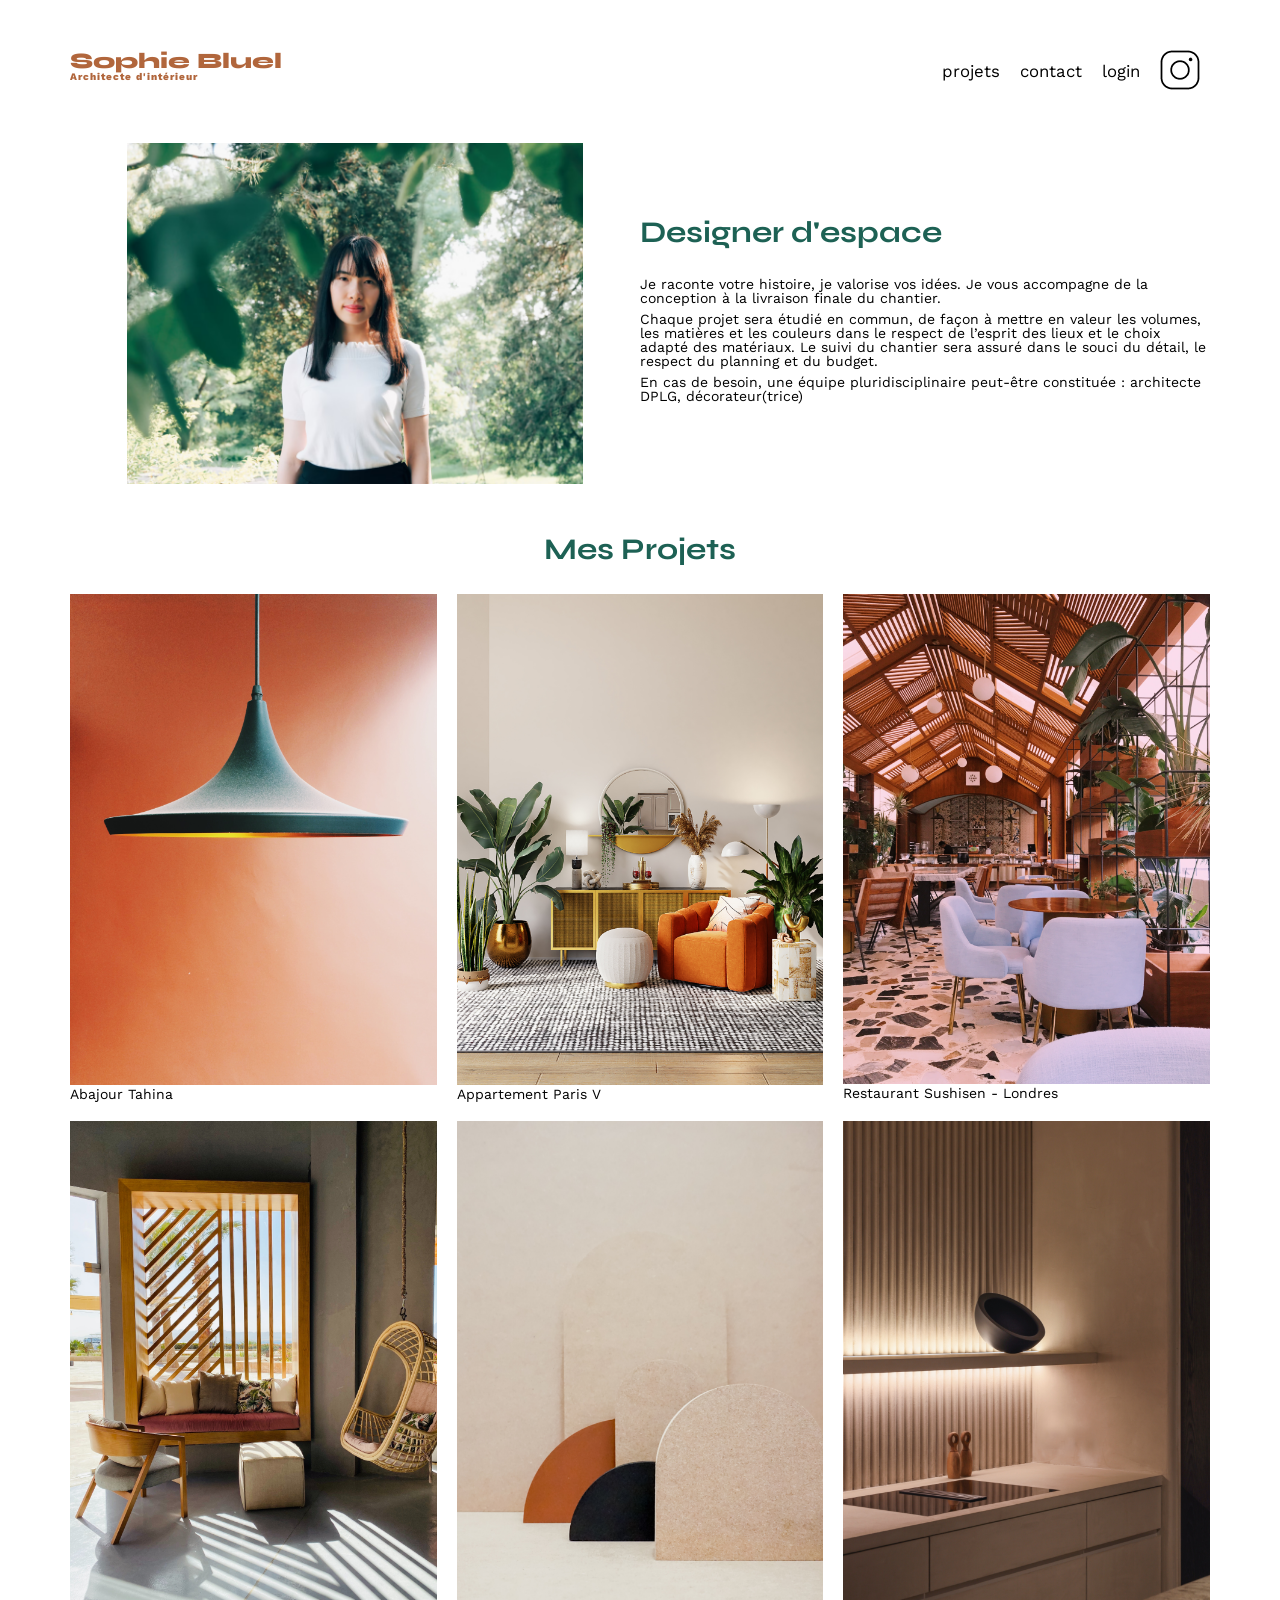
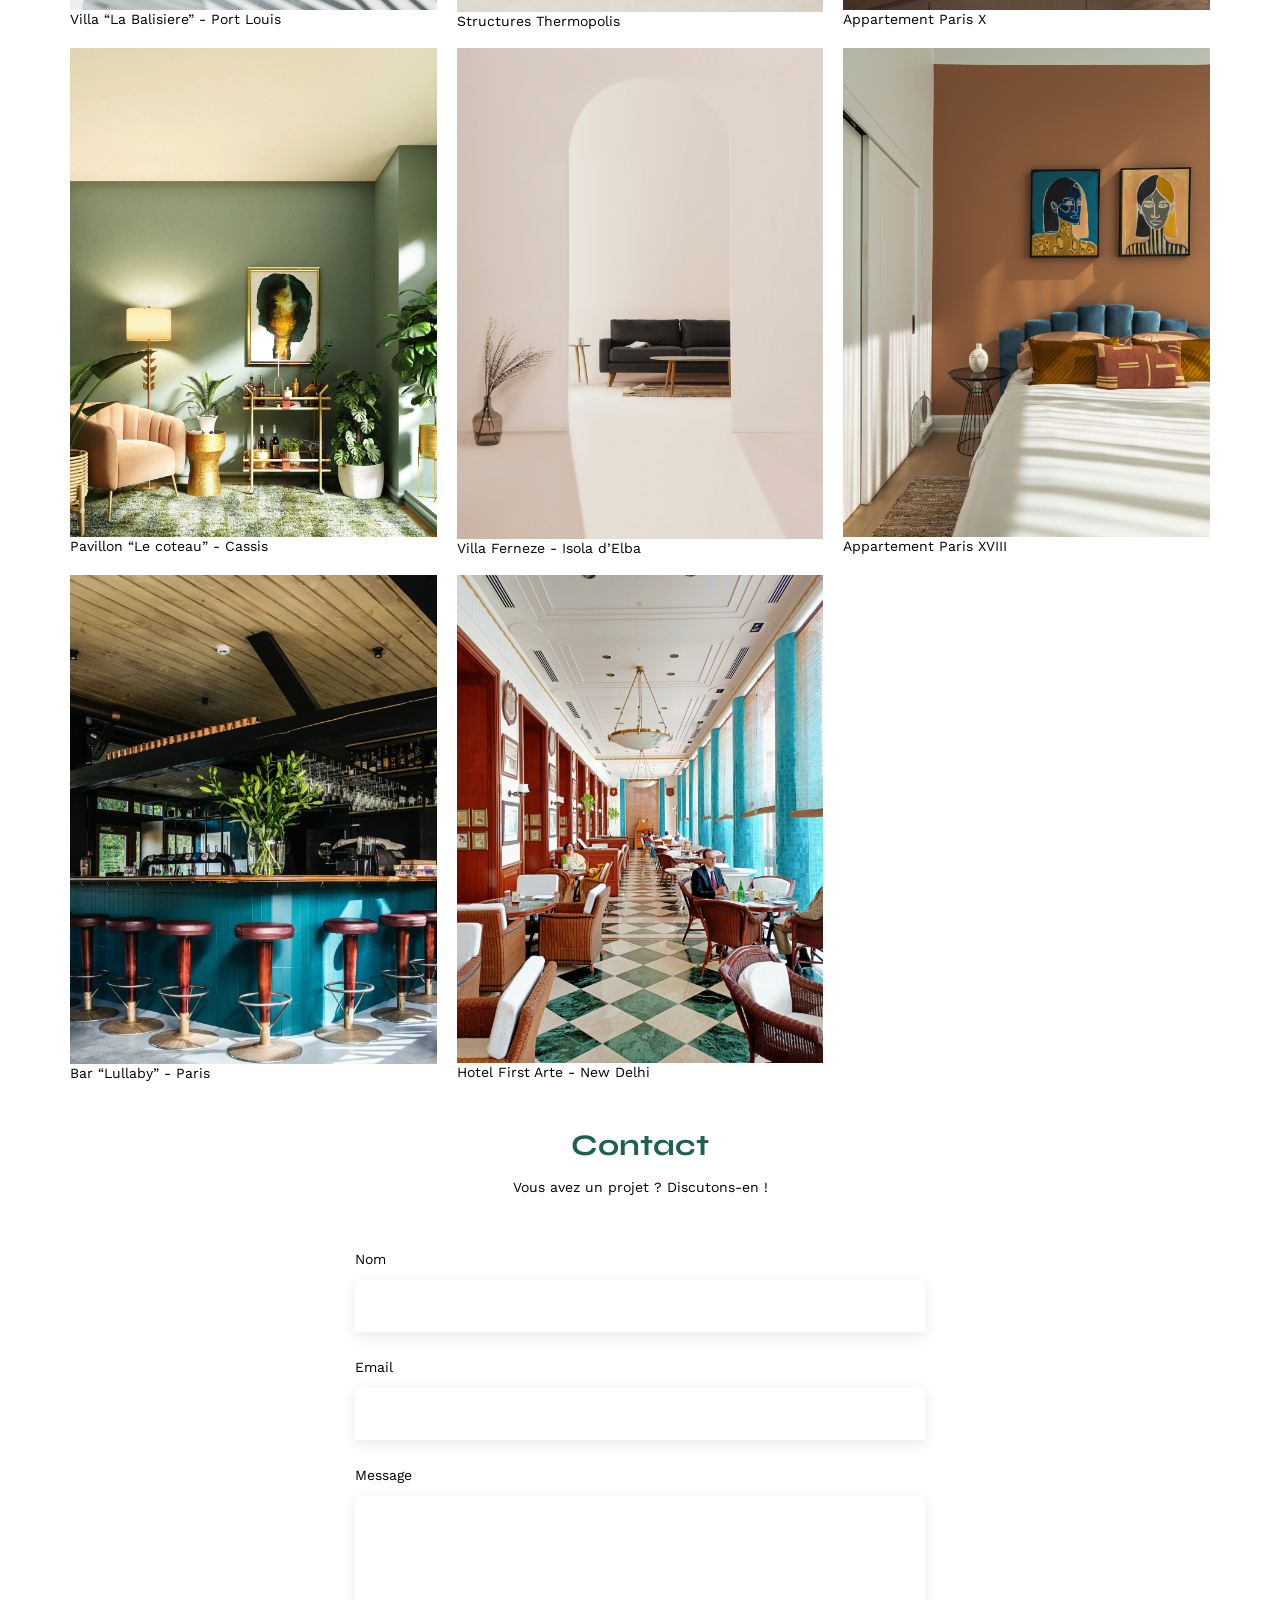
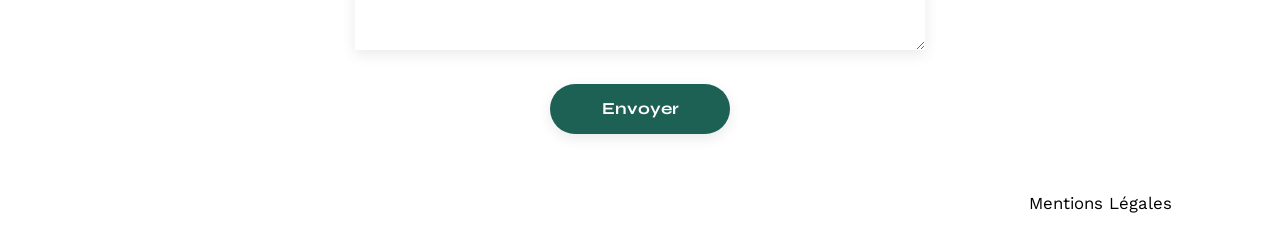
==== FrontEnd/index.html @ 2f4a3fa6 "init_project" ====
<!DOCTYPE html>
<html lang="fr">
<head>
	<meta charset="UTF-8">
	<title>Sophie Bluel - Architecte d'intérieur</title>
	<meta name="viewport" content="width=device-width, initial-scale=1.0">
	<link rel="preconnect" href="https://fonts.googleapis.com">
	<link rel="preconnect" href="https://fonts.gstatic.com" crossorigin>
	<link href="https://fonts.googleapis.com/css2?family=Syne:wght@700;800&family=Work+Sans&display=swap" rel="stylesheet">
	<meta name="description" content="">
	<link rel="stylesheet" href="./assets/style.css">
</head>
<body>
<header>
	<h1>Sophie Bluel <span>Architecte d'intérieur</span></h1>
	<nav>
		<ul>
			<li>projets</li>
			<li>contact</li>
			<li>login</li>
			<li><img src="./assets/icons/instagram.png" alt="Instagram"></li>
		</ul>
	</nav>
</header>
<main>
	<section id="introduction">
		<figure>
			<img src="./assets/images/sophie-bluel.png" alt="">
		</figure>
		<article>
			<h2>Designer d'espace</h2>
			<p>Je raconte votre histoire, je valorise vos idées. Je vous accompagne de la conception à la livraison finale du chantier.</p>
			<p>Chaque projet sera étudié en commun, de façon à mettre en valeur les volumes, les matières et les couleurs dans le respect de l’esprit des lieux et le choix adapté des matériaux. Le suivi du chantier sera assuré dans le souci du détail, le respect du planning et du budget.</p>
			<p>En cas de besoin, une équipe pluridisciplinaire peut-être constituée : architecte DPLG, décorateur(trice)</p>
		</article>
	</section>
	<section id="portfolio">
		<h2>Mes Projets</h2>
		<div class="gallery">
			<figure>
				<img src="assets/images/abajour-tahina.png" alt="Abajour Tahina">
				<figcaption>Abajour Tahina</figcaption>
			</figure>
			<figure>
				<img src="assets/images/appartement-paris-v.png" alt="Appartement Paris V">
				<figcaption>Appartement Paris V</figcaption>
			</figure>
			<figure>
				<img src="assets/images/restaurant-sushisen-londres.png" alt="Restaurant Sushisen - Londres">
				<figcaption>Restaurant Sushisen - Londres</figcaption>
			</figure>
			<figure>
				<img src="assets/images/la-balisiere.png" alt="Villa “La Balisiere” - Port Louis">
				<figcaption>Villa “La Balisiere” - Port Louis</figcaption>
			</figure>
			<figure>
				<img src="assets/images/structures-thermopolis.png" alt="Structures Thermopolis">
				<figcaption>Structures Thermopolis</figcaption>
			</figure>
			<figure>
				<img src="assets/images/appartement-paris-x.png" alt="Appartement Paris X">
				<figcaption>Appartement Paris X</figcaption>
			</figure>
			<figure>
				<img src="assets/images/le-coteau-cassis.png" alt="Pavillon “Le coteau” - Cassis">
				<figcaption>Pavillon “Le coteau” - Cassis</figcaption>
			</figure>
			<figure>
				<img src="assets/images/villa-ferneze.png" alt="Villa Ferneze - Isola d’Elba">
				<figcaption>Villa Ferneze - Isola d’Elba</figcaption>
			</figure>
			<figure>
				<img src="assets/images/appartement-paris-xviii.png" alt="Appartement Paris XVIII">
				<figcaption>Appartement Paris XVIII</figcaption>
			</figure>
			<figure>
				<img src="assets/images/bar-lullaby-paris.png" alt="Bar “Lullaby” - Paris">
				<figcaption>Bar “Lullaby” - Paris</figcaption>
			</figure>
			<figure>
				<img src="assets/images/hotel-first-arte-new-delhi.png" alt="Hotel First Arte - New Delhi">
				<figcaption>Hotel First Arte - New Delhi</figcaption>
			</figure>
		</div>
	</section>
	<section id="contact">
		<h2>Contact</h2>
		<p>Vous avez un projet ? Discutons-en !</p>
		<form action="#" method="post">
			<label for="name">Nom</label>
			<input type="text" name="name" id="name">
			<label for="email">Email</label>
			<input type="email" name="email" id="email">
			<label for="message">Message</label>
			<textarea name="message" id="message" cols="30" rows="10"></textarea>
			<input type="submit" value="Envoyer">
		</form>
	</section>
</main>

<footer>
	<nav>
		<ul>
			<li>Mentions Légales</li>
		</ul>
	</nav>
</footer>
</body>
</html>
---- FrontEnd/assets/style.css ----
/* http://meyerweb.com/eric/tools/css/reset/
   v2.0 | 20110126
   License: none (public domain)
*/

html, body, div, span, applet, object, iframe,
h1, h2, h3, h4, h5, h6, p, blockquote, pre,
a, abbr, acronym, address, big, cite, code,
del, dfn, em, img, ins, kbd, q, s, samp,
small, strike, strong, sub, sup, tt, var,
b, u, i, center,
dl, dt, dd, ol, ul, li,
fieldset, form, label, legend,
table, caption, tbody, tfoot, thead, tr, th, td,
article, aside, canvas, details, embed,
figure, figcaption, footer, header, hgroup,
menu, nav, output, ruby, section, summary,
time, mark, audio, video {
	margin: 0;
	padding: 0;
	border: 0;
	font-size: 100%;
	font: inherit;
	vertical-align: baseline;
}
/* HTML5 display-role reset for older browsers */
article, aside, details, figcaption, figure,
footer, header, hgroup, menu, nav, section {
	display: block;
}
body {
	line-height: 1;
}
ol, ul {
	list-style: none;
}
blockquote, q {
	quotes: none;
}
blockquote:before, blockquote:after,
q:before, q:after {
	content: '';
	content: none;
}
table {
	border-collapse: collapse;
	border-spacing: 0;
}
/** end reset css**/
body {
	max-width: 1140px;
	margin:auto;
	font-family: 'Work Sans' ;
	font-size: 14px;
}
header {
	display: flex;
	justify-content: space-between;
	margin: 50px 0
}
section {
	margin: 50px 0
}

h1{
	display: flex;
	flex-direction: column;
	font-family: 'Syne';
	font-size: 22px;
	font-weight: 800;
	color: #B1663C
}

h1 > span {
	font-family: 'Work Sans';
	font-size:10px;
	letter-spacing: 0.1em;
;
}

h2{
	font-family: 'Syne';
	font-weight: 700;
	font-size: 30px;
	color: #1D6154
}
nav ul {
	display: flex;
	align-items: center;
	list-style-type: none;

}
nav li {
	padding: 0 10px;
	font-size: 1.2em;
}

li:hover {
	color: #B1663C;
}
#introduction {
	display: flex;
	align-items: center;
}
#introduction figure {
	flex: 1
}
#introduction img {
	display: block;
	margin: auto;
	width: 80%;
}

#introduction article {
	flex: 1
}
#introduction h2 {
	margin-bottom: 1em;
}

#introduction p {
	margin-bottom: 0.5em;
}
#portfolio h2 {
	text-align: center;
	margin-bottom: 1em;
}
.gallery {
	width: 100%;
	display: grid;
	grid-template-columns: 1fr 1fr 1fr;
	grid-column-gap: 20px;
	grid-row-gap: 20px;
}

.gallery img {
	width: 100%;

}
#contact {
	width: 50%;
margin: auto;
}
#contact > * {
	text-align: center;

}
#contact h2{
	margin-bottom: 20px;
}
#contact form {
	text-align: left;
	margin-top:30px;
	display: flex;
	flex-direction: column;
}

#contact input {
	height: 50px;
	font-size: 1.2em;
	border: none;
	box-shadow: 0px 4px 14px rgba(0, 0, 0, 0.09);
}
#contact label {
	margin: 2em 0 1em 0;
}
#contact textarea {
	border: none;
	box-shadow: 0px 4px 14px rgba(0, 0, 0, 0.09);
}

input[type="submit"]{
	font-family: 'Syne';
	font-weight: 700;
	color: white;
	background-color: #1D6154;
	margin : 2em auto ;
	width: 180px;
	text-align: center;
	border-radius: 60px ;
}

footer nav ul {
	display: flex;
	justify-content: flex-end;
	margin: 2em
}
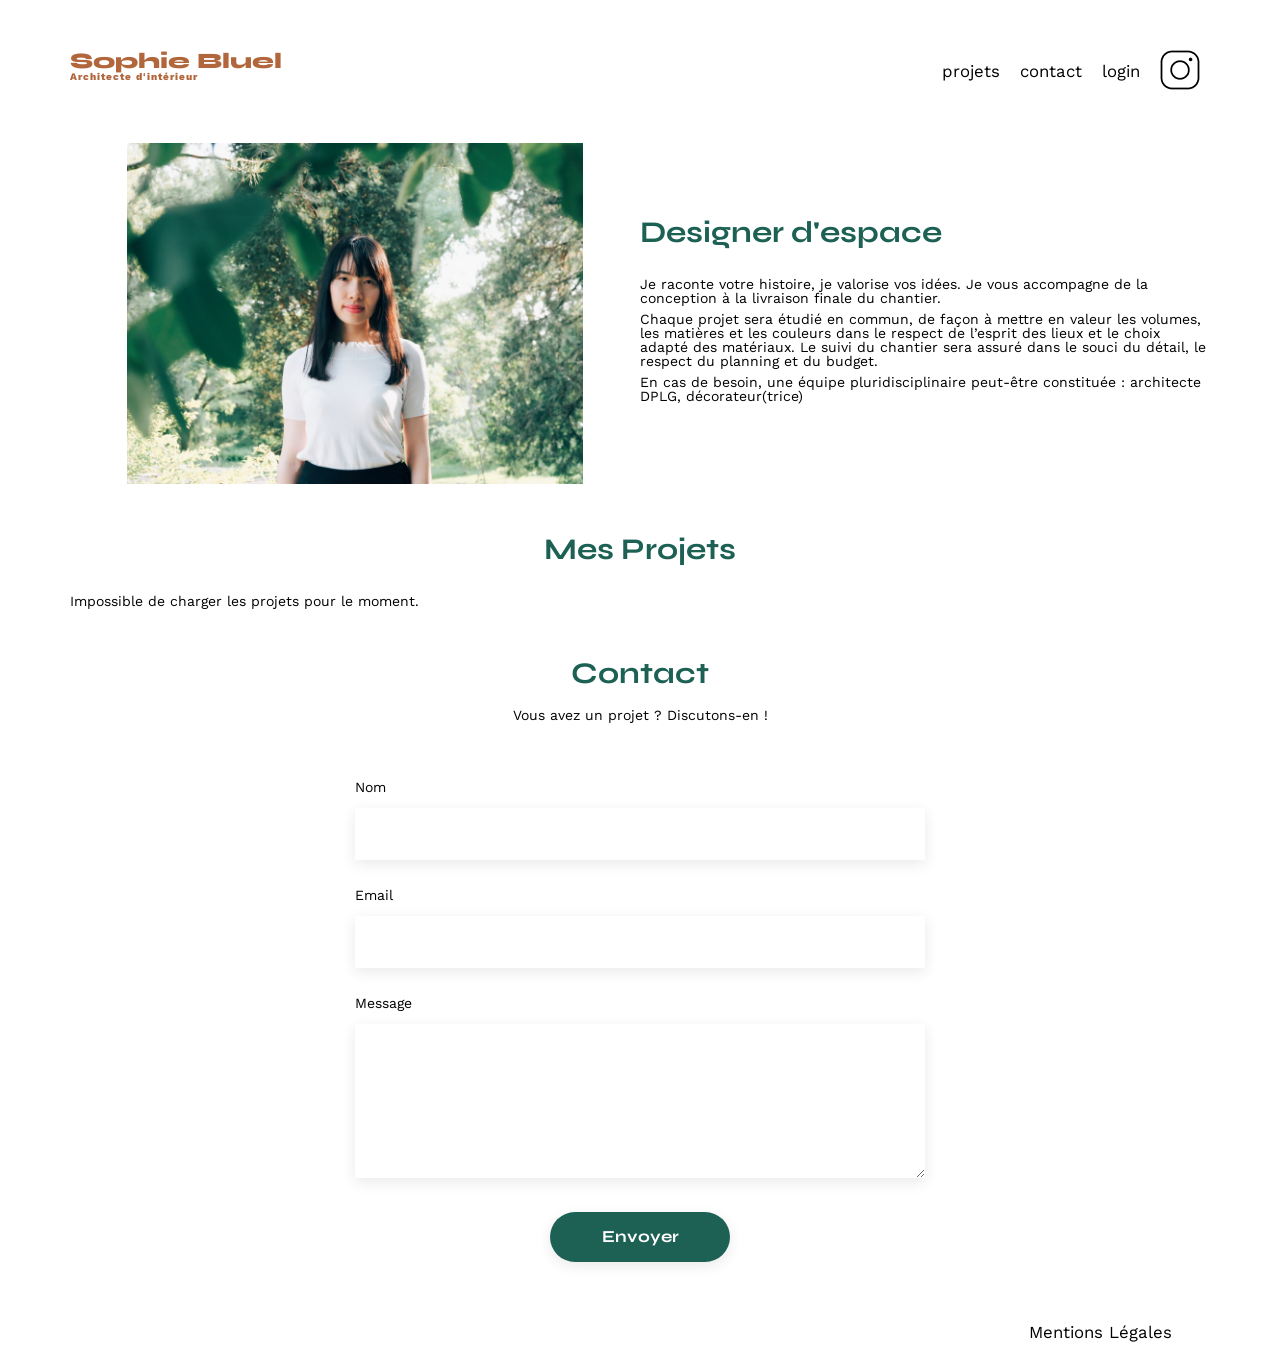
==== commit f95e17b7: "connecting back-end to front-end" ====
--- a/FrontEnd/index.html
+++ b/FrontEnd/index.html
@@ -1,109 +1,74 @@
 <!DOCTYPE html>
 <html lang="fr">
+
 <head>
 	<meta charset="UTF-8">
 	<title>Sophie Bluel - Architecte d'intérieur</title>
 	<meta name="viewport" content="width=device-width, initial-scale=1.0">
 	<link rel="preconnect" href="https://fonts.googleapis.com">
 	<link rel="preconnect" href="https://fonts.gstatic.com" crossorigin>
-	<link href="https://fonts.googleapis.com/css2?family=Syne:wght@700;800&family=Work+Sans&display=swap" rel="stylesheet">
+	<link href="https://fonts.googleapis.com/css2?family=Syne:wght@700;800&family=Work+Sans&display=swap"
+		rel="stylesheet">
 	<meta name="description" content="">
 	<link rel="stylesheet" href="./assets/style.css">
+	<script src="./script.js" defer></script>
 </head>
+
 <body>
-<header>
-	<h1>Sophie Bluel <span>Architecte d'intérieur</span></h1>
-	<nav>
-		<ul>
-			<li>projets</li>
-			<li>contact</li>
-			<li>login</li>
-			<li><img src="./assets/icons/instagram.png" alt="Instagram"></li>
-		</ul>
-	</nav>
-</header>
-<main>
-	<section id="introduction">
-		<figure>
-			<img src="./assets/images/sophie-bluel.png" alt="">
-		</figure>
-		<article>
-			<h2>Designer d'espace</h2>
-			<p>Je raconte votre histoire, je valorise vos idées. Je vous accompagne de la conception à la livraison finale du chantier.</p>
-			<p>Chaque projet sera étudié en commun, de façon à mettre en valeur les volumes, les matières et les couleurs dans le respect de l’esprit des lieux et le choix adapté des matériaux. Le suivi du chantier sera assuré dans le souci du détail, le respect du planning et du budget.</p>
-			<p>En cas de besoin, une équipe pluridisciplinaire peut-être constituée : architecte DPLG, décorateur(trice)</p>
-		</article>
-	</section>
-	<section id="portfolio">
-		<h2>Mes Projets</h2>
-		<div class="gallery">
+	<header>
+		<h1>Sophie Bluel <span>Architecte d'intérieur</span></h1>
+		<nav>
+			<ul>
+				<li>projets</li>
+				<li>contact</li>
+				<li>login</li>
+				<li><img src="./assets/icons/instagram.png" alt="Instagram"></li>
+			</ul>
+		</nav>
+	</header>
+	<main>
+		<section id="introduction">
 			<figure>
-				<img src="assets/images/abajour-tahina.png" alt="Abajour Tahina">
-				<figcaption>Abajour Tahina</figcaption>
+				<img src="./assets/images/sophie-bluel.png" alt="">
 			</figure>
-			<figure>
-				<img src="assets/images/appartement-paris-v.png" alt="Appartement Paris V">
-				<figcaption>Appartement Paris V</figcaption>
-			</figure>
-			<figure>
-				<img src="assets/images/restaurant-sushisen-londres.png" alt="Restaurant Sushisen - Londres">
-				<figcaption>Restaurant Sushisen - Londres</figcaption>
-			</figure>
-			<figure>
-				<img src="assets/images/la-balisiere.png" alt="Villa “La Balisiere” - Port Louis">
-				<figcaption>Villa “La Balisiere” - Port Louis</figcaption>
-			</figure>
-			<figure>
-				<img src="assets/images/structures-thermopolis.png" alt="Structures Thermopolis">
-				<figcaption>Structures Thermopolis</figcaption>
-			</figure>
-			<figure>
-				<img src="assets/images/appartement-paris-x.png" alt="Appartement Paris X">
-				<figcaption>Appartement Paris X</figcaption>
-			</figure>
-			<figure>
-				<img src="assets/images/le-coteau-cassis.png" alt="Pavillon “Le coteau” - Cassis">
-				<figcaption>Pavillon “Le coteau” - Cassis</figcaption>
-			</figure>
-			<figure>
-				<img src="assets/images/villa-ferneze.png" alt="Villa Ferneze - Isola d’Elba">
-				<figcaption>Villa Ferneze - Isola d’Elba</figcaption>
-			</figure>
-			<figure>
-				<img src="assets/images/appartement-paris-xviii.png" alt="Appartement Paris XVIII">
-				<figcaption>Appartement Paris XVIII</figcaption>
-			</figure>
-			<figure>
-				<img src="assets/images/bar-lullaby-paris.png" alt="Bar “Lullaby” - Paris">
-				<figcaption>Bar “Lullaby” - Paris</figcaption>
-			</figure>
-			<figure>
-				<img src="assets/images/hotel-first-arte-new-delhi.png" alt="Hotel First Arte - New Delhi">
-				<figcaption>Hotel First Arte - New Delhi</figcaption>
-			</figure>
-		</div>
-	</section>
-	<section id="contact">
-		<h2>Contact</h2>
-		<p>Vous avez un projet ? Discutons-en !</p>
-		<form action="#" method="post">
-			<label for="name">Nom</label>
-			<input type="text" name="name" id="name">
-			<label for="email">Email</label>
-			<input type="email" name="email" id="email">
-			<label for="message">Message</label>
-			<textarea name="message" id="message" cols="30" rows="10"></textarea>
-			<input type="submit" value="Envoyer">
-		</form>
-	</section>
-</main>
+			<article>
+				<h2>Designer d'espace</h2>
+				<p>Je raconte votre histoire, je valorise vos idées. Je vous accompagne de la conception à la livraison
+					finale du chantier.</p>
+				<p>Chaque projet sera étudié en commun, de façon à mettre en valeur les volumes, les matières et les
+					couleurs dans le respect de l’esprit des lieux et le choix adapté des matériaux. Le suivi du
+					chantier sera assuré dans le souci du détail, le respect du planning et du budget.</p>
+				<p>En cas de besoin, une équipe pluridisciplinaire peut-être constituée : architecte DPLG,
+					décorateur(trice)</p>
+			</article>
+		</section>
+		<section id="portfolio">
+			<h2>Mes Projets</h2>
+			<div class="gallery"></div>
+			<p id="gallery-status" role="status" hidden></p>
+		</section>
+		<section id="contact">
+			<h2>Contact</h2>
+			<p>Vous avez un projet ? Discutons-en !</p>
+			<form action="#" method="post">
+				<label for="name">Nom</label>
+				<input type="text" name="name" id="name">
+				<label for="email">Email</label>
+				<input type="email" name="email" id="email">
+				<label for="message">Message</label>
+				<textarea name="message" id="message" cols="30" rows="10"></textarea>
+				<input type="submit" value="Envoyer">
+			</form>
+		</section>
+	</main>
 
-<footer>
-	<nav>
-		<ul>
-			<li>Mentions Légales</li>
-		</ul>
-	</nav>
-</footer>
+	<footer>
+		<nav>
+			<ul>
+				<li>Mentions Légales</li>
+			</ul>
+		</nav>
+	</footer>
 </body>
-</html>
+
+</html>
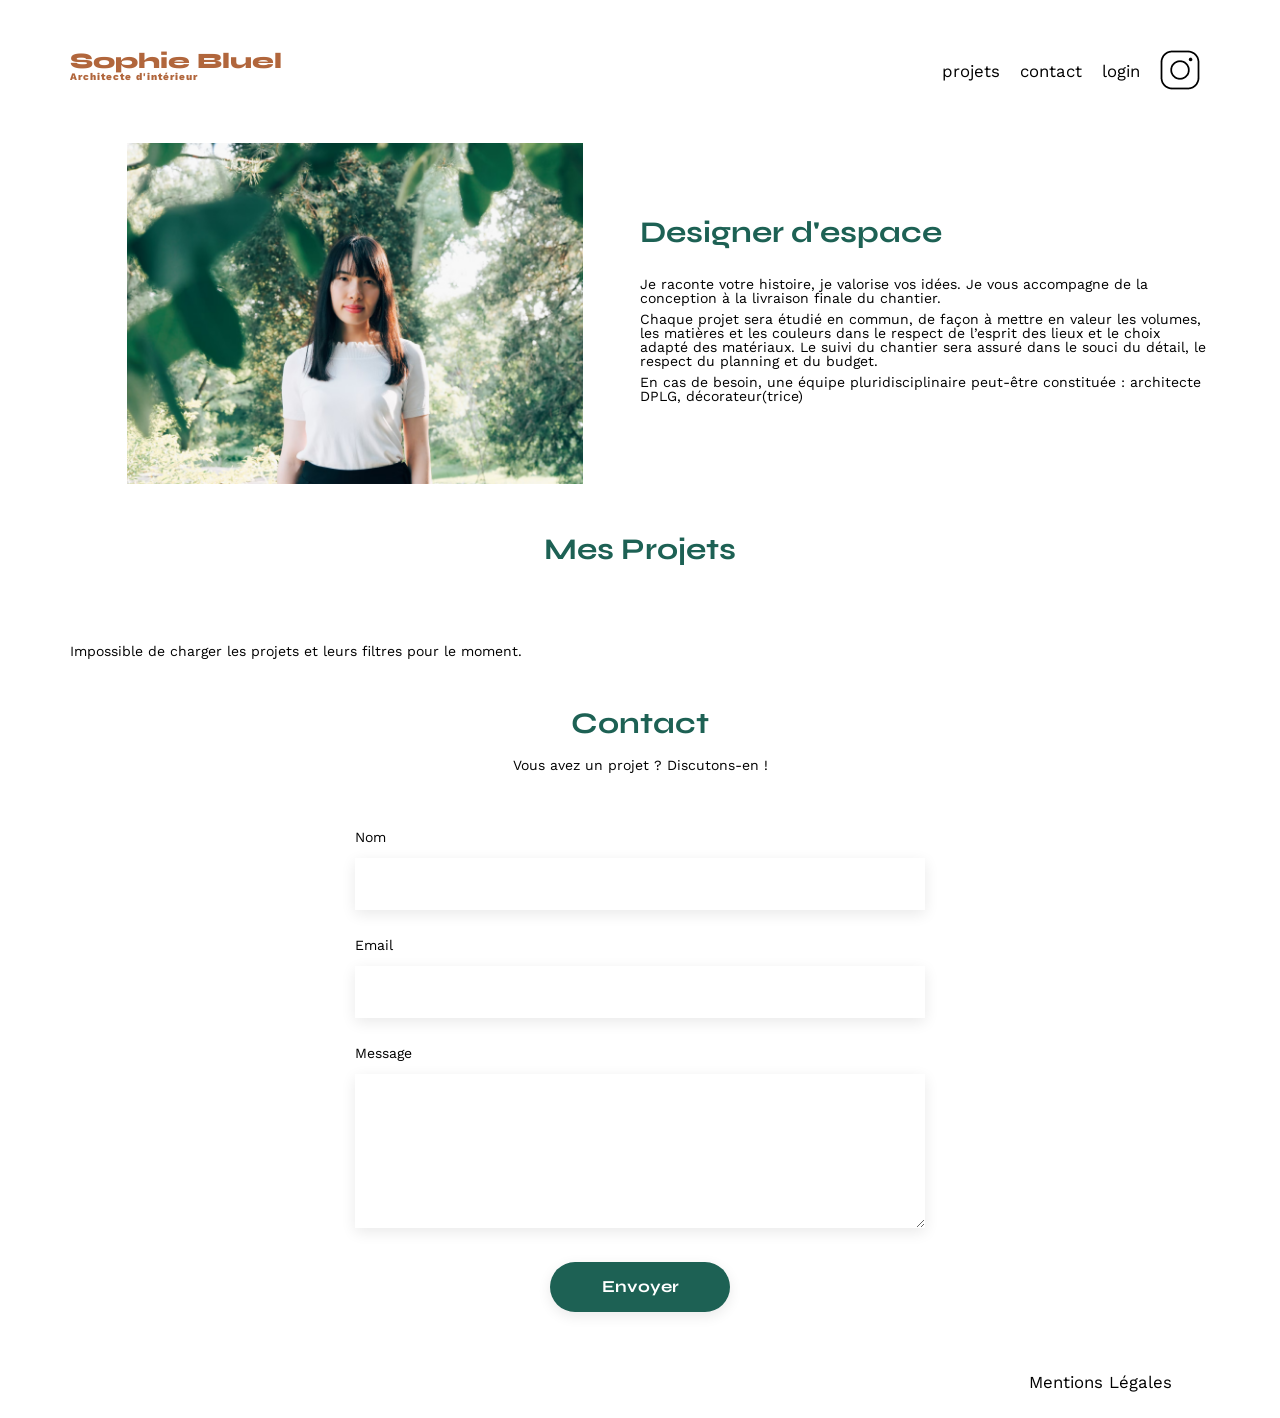
==== commit d2b6357e: "adding work filters" ====
--- a/FrontEnd/index.html
+++ b/FrontEnd/index.html
@@ -44,6 +44,7 @@
 		</section>
 		<section id="portfolio">
 			<h2>Mes Projets</h2>
+			<div class="filters" role="group" aria-label="Filtrer les projets par catégorie"></div>
 			<div class="gallery"></div>
 			<p id="gallery-status" role="status" hidden></p>
 		</section>
--- a/FrontEnd/assets/style.css
+++ b/FrontEnd/assets/style.css
@@ -3,186 +3,290 @@
    License: none (public domain)
 */
 
-html, body, div, span, applet, object, iframe,
-h1, h2, h3, h4, h5, h6, p, blockquote, pre,
-a, abbr, acronym, address, big, cite, code,
-del, dfn, em, img, ins, kbd, q, s, samp,
-small, strike, strong, sub, sup, tt, var,
-b, u, i, center,
-dl, dt, dd, ol, ul, li,
-fieldset, form, label, legend,
-table, caption, tbody, tfoot, thead, tr, th, td,
-article, aside, canvas, details, embed,
-figure, figcaption, footer, header, hgroup,
-menu, nav, output, ruby, section, summary,
-time, mark, audio, video {
-	margin: 0;
-	padding: 0;
-	border: 0;
-	font-size: 100%;
-	font: inherit;
-	vertical-align: baseline;
+html,
+body,
+div,
+span,
+applet,
+object,
+iframe,
+h1,
+h2,
+h3,
+h4,
+h5,
+h6,
+p,
+blockquote,
+pre,
+a,
+abbr,
+acronym,
+address,
+big,
+cite,
+code,
+del,
+dfn,
+em,
+img,
+ins,
+kbd,
+q,
+s,
+samp,
+small,
+strike,
+strong,
+sub,
+sup,
+tt,
+var,
+b,
+u,
+i,
+center,
+dl,
+dt,
+dd,
+ol,
+ul,
+li,
+fieldset,
+form,
+label,
+legend,
+table,
+caption,
+tbody,
+tfoot,
+thead,
+tr,
+th,
+td,
+article,
+aside,
+canvas,
+details,
+embed,
+figure,
+figcaption,
+footer,
+header,
+hgroup,
+menu,
+nav,
+output,
+ruby,
+section,
+summary,
+time,
+mark,
+audio,
+video {
+  margin: 0;
+  padding: 0;
+  border: 0;
+  font-size: 100%;
+  font: inherit;
+  vertical-align: baseline;
 }
 /* HTML5 display-role reset for older browsers */
-article, aside, details, figcaption, figure,
-footer, header, hgroup, menu, nav, section {
-	display: block;
+article,
+aside,
+details,
+figcaption,
+figure,
+footer,
+header,
+hgroup,
+menu,
+nav,
+section {
+  display: block;
 }
 body {
-	line-height: 1;
-}
-ol, ul {
-	list-style: none;
-}
-blockquote, q {
-	quotes: none;
-}
-blockquote:before, blockquote:after,
-q:before, q:after {
-	content: '';
-	content: none;
+  line-height: 1;
+}
+ol,
+ul {
+  list-style: none;
+}
+blockquote,
+q {
+  quotes: none;
+}
+blockquote:before,
+blockquote:after,
+q:before,
+q:after {
+  content: "";
+  content: none;
 }
 table {
-	border-collapse: collapse;
-	border-spacing: 0;
+  border-collapse: collapse;
+  border-spacing: 0;
 }
 /** end reset css**/
 body {
-	max-width: 1140px;
-	margin:auto;
-	font-family: 'Work Sans' ;
-	font-size: 14px;
+  max-width: 1140px;
+  margin: auto;
+  font-family: "Work Sans";
+  font-size: 14px;
 }
 header {
-	display: flex;
-	justify-content: space-between;
-	margin: 50px 0
+  display: flex;
+  justify-content: space-between;
+  margin: 50px 0;
 }
 section {
-	margin: 50px 0
-}
-
-h1{
-	display: flex;
-	flex-direction: column;
-	font-family: 'Syne';
-	font-size: 22px;
-	font-weight: 800;
-	color: #B1663C
+  margin: 50px 0;
+}
+
+h1 {
+  display: flex;
+  flex-direction: column;
+  font-family: "Syne";
+  font-size: 22px;
+  font-weight: 800;
+  color: #b1663c;
 }
 
 h1 > span {
-	font-family: 'Work Sans';
-	font-size:10px;
-	letter-spacing: 0.1em;
-;
-}
-
-h2{
-	font-family: 'Syne';
-	font-weight: 700;
-	font-size: 30px;
-	color: #1D6154
+  font-family: "Work Sans";
+  font-size: 10px;
+  letter-spacing: 0.1em;
+}
+
+h2 {
+  font-family: "Syne";
+  font-weight: 700;
+  font-size: 30px;
+  color: #1d6154;
 }
 nav ul {
-	display: flex;
-	align-items: center;
-	list-style-type: none;
-
+  display: flex;
+  align-items: center;
+  list-style-type: none;
 }
 nav li {
-	padding: 0 10px;
-	font-size: 1.2em;
+  padding: 0 10px;
+  font-size: 1.2em;
 }
 
 li:hover {
-	color: #B1663C;
+  color: #b1663c;
 }
 #introduction {
-	display: flex;
-	align-items: center;
+  display: flex;
+  align-items: center;
 }
 #introduction figure {
-	flex: 1
+  flex: 1;
 }
 #introduction img {
-	display: block;
-	margin: auto;
-	width: 80%;
+  display: block;
+  margin: auto;
+  width: 80%;
 }
 
 #introduction article {
-	flex: 1
+  flex: 1;
 }
 #introduction h2 {
-	margin-bottom: 1em;
+  margin-bottom: 1em;
 }
 
 #introduction p {
-	margin-bottom: 0.5em;
+  margin-bottom: 0.5em;
 }
 #portfolio h2 {
-	text-align: center;
-	margin-bottom: 1em;
+  text-align: center;
+  margin-bottom: 1em;
+}
+.filters {
+  display: flex;
+  justify-content: center;
+  flex-wrap: wrap;
+  gap: 10px;
+  margin: 30px 0 50px;
+}
+.filters button {
+  height: 37px;
+  min-width: 100px;
+  padding: 0 12px;
+  border: 1px solid #1d6154;
+  border-radius: 60px;
+  background: #fff;
+  color: #1d6154;
+  font-family: "Syne";
+  font-size: 16px;
+  font-weight: 700;
+  cursor: pointer;
+}
+.filters button[aria-pressed="true"] {
+  background: #1d6154;
+  color: #fff;
+}
+.filters button:focus-visible {
+  outline: 2px solid #b1663c;
+  outline-offset: 3px;
 }
 .gallery {
-	width: 100%;
-	display: grid;
-	grid-template-columns: 1fr 1fr 1fr;
-	grid-column-gap: 20px;
-	grid-row-gap: 20px;
+  width: 100%;
+  display: grid;
+  grid-template-columns: 1fr 1fr 1fr;
+  grid-column-gap: 20px;
+  grid-row-gap: 20px;
 }
 
 .gallery img {
-	width: 100%;
-
+  width: 100%;
 }
 #contact {
-	width: 50%;
-margin: auto;
+  width: 50%;
+  margin: auto;
 }
 #contact > * {
-	text-align: center;
-
-}
-#contact h2{
-	margin-bottom: 20px;
+  text-align: center;
+}
+#contact h2 {
+  margin-bottom: 20px;
 }
 #contact form {
-	text-align: left;
-	margin-top:30px;
-	display: flex;
-	flex-direction: column;
+  text-align: left;
+  margin-top: 30px;
+  display: flex;
+  flex-direction: column;
 }
 
 #contact input {
-	height: 50px;
-	font-size: 1.2em;
-	border: none;
-	box-shadow: 0px 4px 14px rgba(0, 0, 0, 0.09);
+  height: 50px;
+  font-size: 1.2em;
+  border: none;
+  box-shadow: 0px 4px 14px rgba(0, 0, 0, 0.09);
 }
 #contact label {
-	margin: 2em 0 1em 0;
+  margin: 2em 0 1em 0;
 }
 #contact textarea {
-	border: none;
-	box-shadow: 0px 4px 14px rgba(0, 0, 0, 0.09);
-}
-
-input[type="submit"]{
-	font-family: 'Syne';
-	font-weight: 700;
-	color: white;
-	background-color: #1D6154;
-	margin : 2em auto ;
-	width: 180px;
-	text-align: center;
-	border-radius: 60px ;
+  border: none;
+  box-shadow: 0px 4px 14px rgba(0, 0, 0, 0.09);
+}
+
+input[type="submit"] {
+  font-family: "Syne";
+  font-weight: 700;
+  color: white;
+  background-color: #1d6154;
+  margin: 2em auto;
+  width: 180px;
+  text-align: center;
+  border-radius: 60px;
 }
 
 footer nav ul {
-	display: flex;
-	justify-content: flex-end;
-	margin: 2em
-}
-
+  display: flex;
+  justify-content: flex-end;
+  margin: 2em;
+}
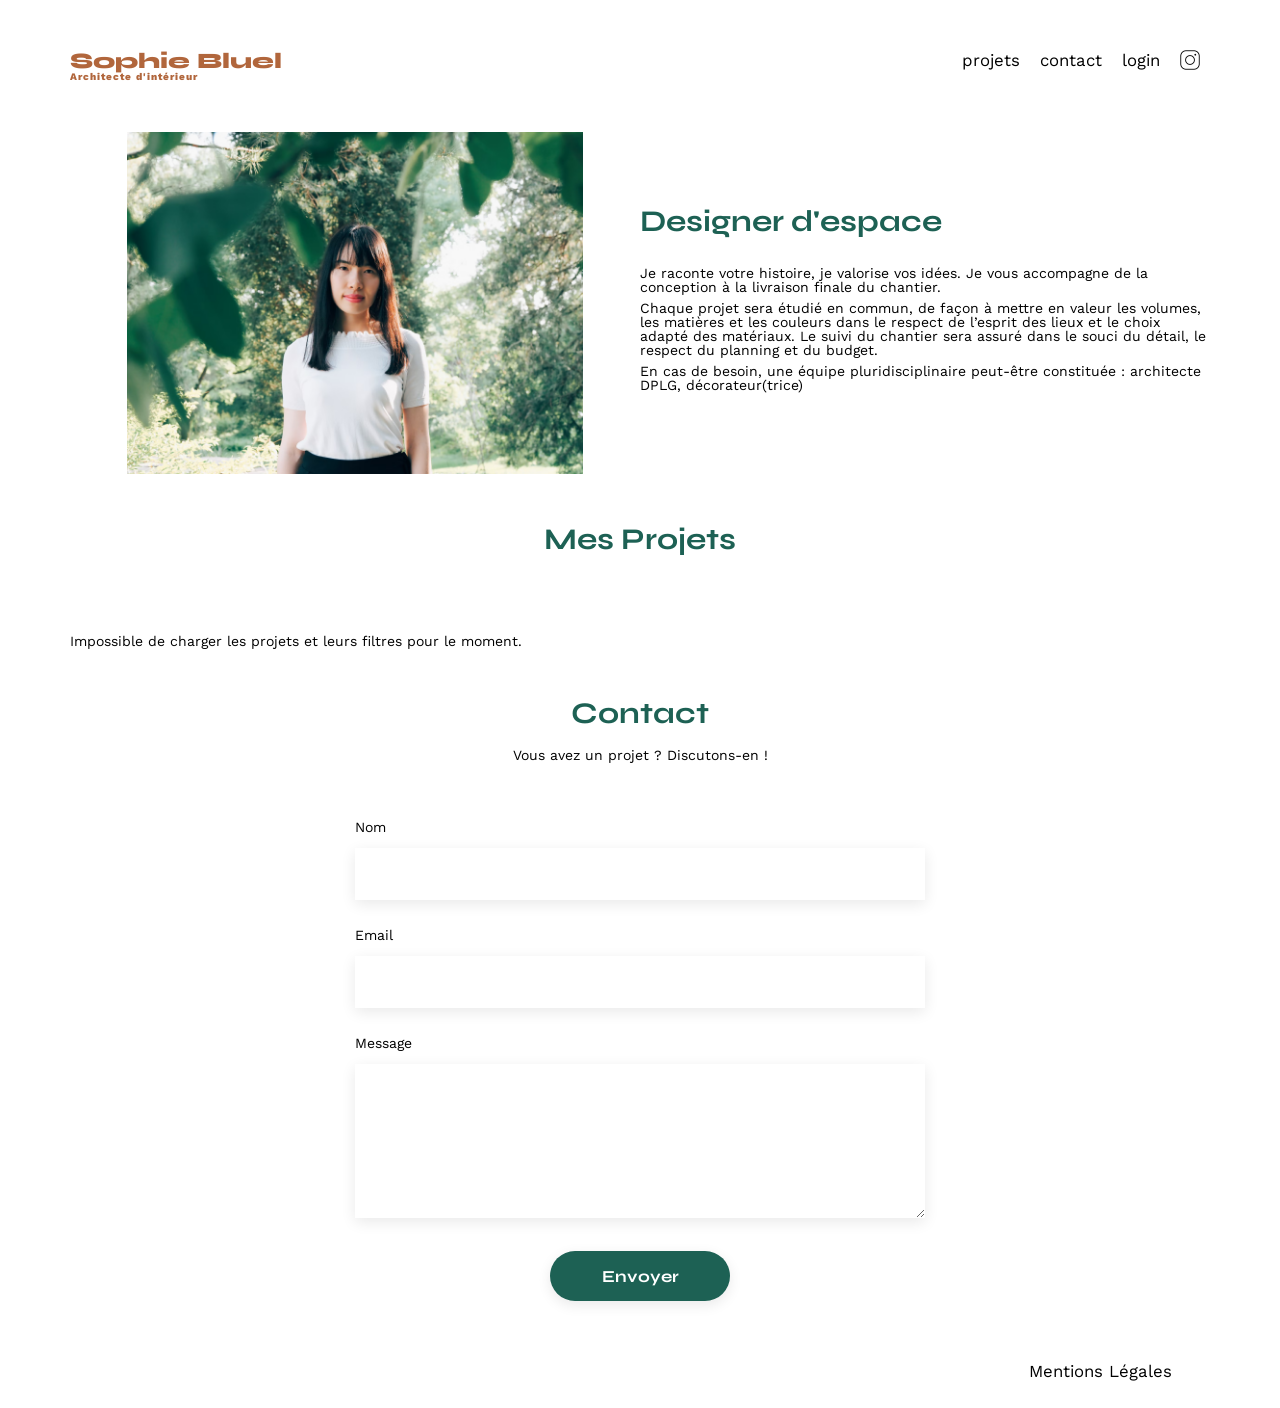
==== commit 4b08eb6b: "adding login page and navigation" ====
--- a/FrontEnd/index.html
+++ b/FrontEnd/index.html
@@ -16,13 +16,14 @@
 
 <body>
 	<header>
-		<h1>Sophie Bluel <span>Architecte d'intérieur</span></h1>
+		<h1><a class="site-logo" href="./index.html">Sophie Bluel <span>Architecte d'intérieur</span></a></h1>
 		<nav>
 			<ul>
-				<li>projets</li>
-				<li>contact</li>
-				<li>login</li>
-				<li><img src="./assets/icons/instagram.png" alt="Instagram"></li>
+				<li><a href="#portfolio">projets</a></li>
+				<li><a href="#contact">contact</a></li>
+				<li><a href="./login.html">login</a></li>
+				<li><a href="https://www.instagram.com/" target="_blank" rel="noopener noreferrer"><img
+							src="./assets/icons/instagram.png" alt="Instagram"></a></li>
 			</ul>
 		</nav>
 	</header>
--- a/FrontEnd/assets/style.css
+++ b/FrontEnd/assets/style.css
@@ -152,7 +152,15 @@
   color: #b1663c;
 }
 
-h1 > span {
+.site-logo {
+  display: flex;
+  flex-direction: column;
+  color: inherit;
+  text-decoration: none;
+}
+
+h1 > span,
+.site-logo > span {
   font-family: "Work Sans";
   font-size: 10px;
   letter-spacing: 0.1em;
@@ -172,6 +180,16 @@
 nav li {
   padding: 0 10px;
   font-size: 1.2em;
+}
+
+nav a {
+  color: inherit;
+  text-decoration: none;
+}
+
+nav img {
+  display: block;
+  width: 20px;
 }
 
 li:hover {
@@ -290,3 +308,105 @@
   justify-content: flex-end;
   margin: 2em;
 }
+
+body.login-page {
+  display: flex;
+  flex-direction: column;
+  min-height: 100vh;
+  background-color: #fffef8;
+}
+
+.login-page nav a[aria-current="page"] {
+  font-weight: 600;
+}
+
+.login-main {
+  flex: 1;
+}
+
+#login {
+  width: min(379px, calc(100% - 40px));
+  margin: 100px auto 50px;
+}
+
+#login h2 {
+  margin-bottom: 26px;
+  text-align: center;
+}
+
+#login form {
+  display: flex;
+  flex-direction: column;
+}
+
+#login label {
+  margin-bottom: 6px;
+  color: #3d3d3d;
+}
+
+#login label:not(:first-child) {
+  margin-top: 27px;
+}
+
+#login input {
+  height: 51px;
+  padding: 0 10px;
+  border: none;
+  background: #fff;
+  box-shadow: 0 4px 14px rgba(0, 0, 0, 0.09);
+  font: inherit;
+}
+
+#login button {
+  width: 179px;
+  height: 36px;
+  margin: 40px auto 0;
+  border: none;
+  border-radius: 60px;
+  background: #1d6154;
+  color: #fff;
+  font-family: "Syne";
+  font-size: 14px;
+  font-weight: 700;
+  cursor: pointer;
+}
+
+.forgot-password {
+  display: block;
+  width: fit-content;
+  margin: 26px auto 0;
+  color: #3d3d3d;
+}
+
+.login-footer {
+  position: relative;
+  isolation: isolate;
+}
+
+.login-footer::before {
+  position: absolute;
+  z-index: -1;
+  top: 0;
+  left: 50%;
+  width: 100vw;
+  height: 100%;
+  background: #fff;
+  content: "";
+  transform: translateX(-50%);
+}
+
+@media (max-width: 600px) {
+  body.login-page {
+    width: auto;
+    margin: 0 20px;
+  }
+
+  .login-page header {
+    flex-direction: column;
+    gap: 24px;
+  }
+
+  .login-page header nav ul {
+    justify-content: space-between;
+  }
+}
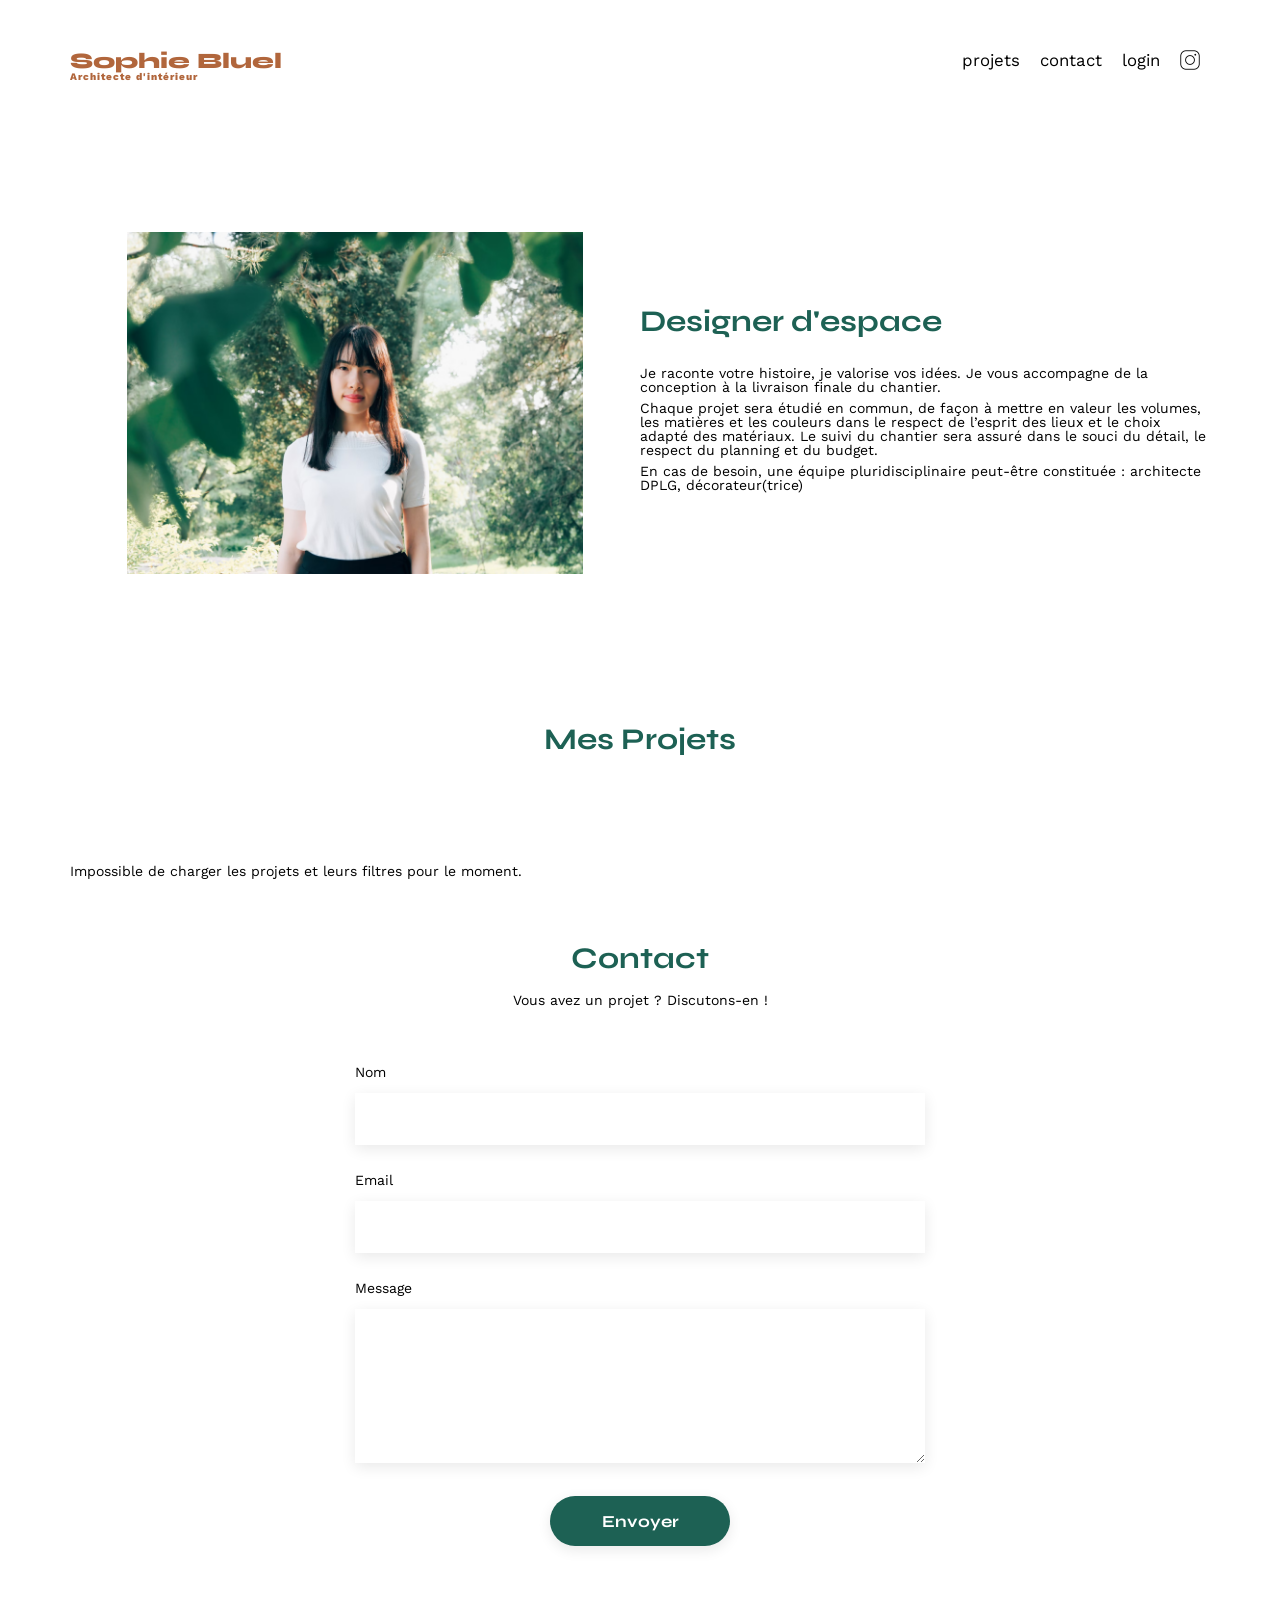
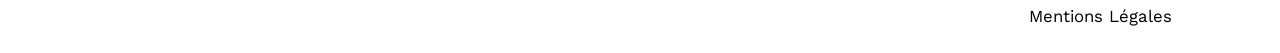
==== commit 0ddc1965: "adding logout function and editor mode style" ====
--- a/FrontEnd/index.html
+++ b/FrontEnd/index.html
@@ -15,13 +15,17 @@
 </head>
 
 <body>
+	<div id="edition-banner" hidden>
+		<img src="./assets/icons/edit.svg" alt="" width="16" height="16">
+		<span>Mode édition</span>
+	</div>
 	<header>
 		<h1><a class="site-logo" href="./index.html">Sophie Bluel <span>Architecte d'intérieur</span></a></h1>
 		<nav>
 			<ul>
 				<li><a href="#portfolio">projets</a></li>
 				<li><a href="#contact">contact</a></li>
-				<li><a href="./login.html">login</a></li>
+				<li><a id="login-link" href="./login.html">login</a></li>
 				<li><a href="https://www.instagram.com/" target="_blank" rel="noopener noreferrer"><img
 							src="./assets/icons/instagram.png" alt="Instagram"></a></li>
 			</ul>
@@ -44,7 +48,12 @@
 			</article>
 		</section>
 		<section id="portfolio">
-			<h2>Mes Projets</h2>
+			<div class="portfolio-heading">
+				<h2>Mes Projets</h2>
+				<button id="edit-button" type="button" hidden>
+					<img src="./assets/icons/edit.svg" alt="" width="16" height="16"> modifier
+				</button>
+			</div>
 			<div class="filters" role="group" aria-label="Filtrer les projets par catégorie"></div>
 			<div class="gallery"></div>
 			<p id="gallery-status" role="status" hidden></p>
--- a/FrontEnd/assets/style.css
+++ b/FrontEnd/assets/style.css
@@ -128,12 +128,68 @@
   border-spacing: 0;
 }
 /** end reset css**/
+[hidden] {
+  display: none !important;
+}
+
 body {
   max-width: 1140px;
   margin: auto;
   font-family: "Work Sans";
   font-size: 14px;
 }
+#edition-banner {
+  display: flex;
+  align-items: center;
+  justify-content: center;
+  gap: 10px;
+  min-height: 59px;
+  width: 100vw;
+  margin-left: calc((100% - 100vw) / 2);
+  background: #000;
+  color: #fff;
+}
+
+.portfolio-heading {
+  display: grid;
+  grid-template-columns: minmax(0, 1fr) auto minmax(0, 1fr);
+  align-items: center;
+  gap: 30px;
+  margin-bottom: 30px;
+}
+
+#portfolio .portfolio-heading h2 {
+  grid-column: 2;
+  margin-bottom: 0;
+}
+
+#edit-button {
+  grid-column: 3;
+  justify-self: start;
+  display: inline-flex;
+  align-items: center;
+  gap: 10px;
+  padding: 5px;
+  border: none;
+  background: transparent;
+  color: #000;
+  font: inherit;
+  cursor: pointer;
+}
+
+@media (max-width: 600px) {
+  .portfolio-heading {
+    display: flex;
+    justify-content: center;
+    flex-wrap: wrap;
+    gap: 15px;
+  }
+}
+
+#edition-banner > img {
+  filter: invert(1);
+}
+
 header {
   display: flex;
   justify-content: space-between;
@@ -141,6 +197,32 @@
 }
 section {
   margin: 50px 0;
+}
+
+@media (min-width: 601px) {
+  #edition-banner ~ header {
+    margin-bottom: 150px;
+  }
+
+  #edition-banner:not([hidden]) ~ header {
+    margin: 40px 0 100px;
+  }
+
+  #edition-banner ~ main #introduction {
+    margin-bottom: 150px;
+  }
+
+  #edition-banner ~ main .portfolio-heading {
+    margin-bottom: 60px;
+  }
+
+  #edition-banner:not([hidden]) ~ main .portfolio-heading {
+    margin-bottom: 100px;
+  }
+
+  #edition-banner ~ main #portfolio {
+    margin-bottom: 65px;
+  }
 }
 
 h1 {
@@ -371,6 +453,17 @@
   cursor: pointer;
 }
 
+#login button:disabled {
+  cursor: wait;
+  opacity: 0.7;
+}
+
+#login-status {
+  margin: 20px 0 0;
+  color: #b00020;
+  text-align: center;
+}
+
 .forgot-password {
   display: block;
   width: fit-content;
